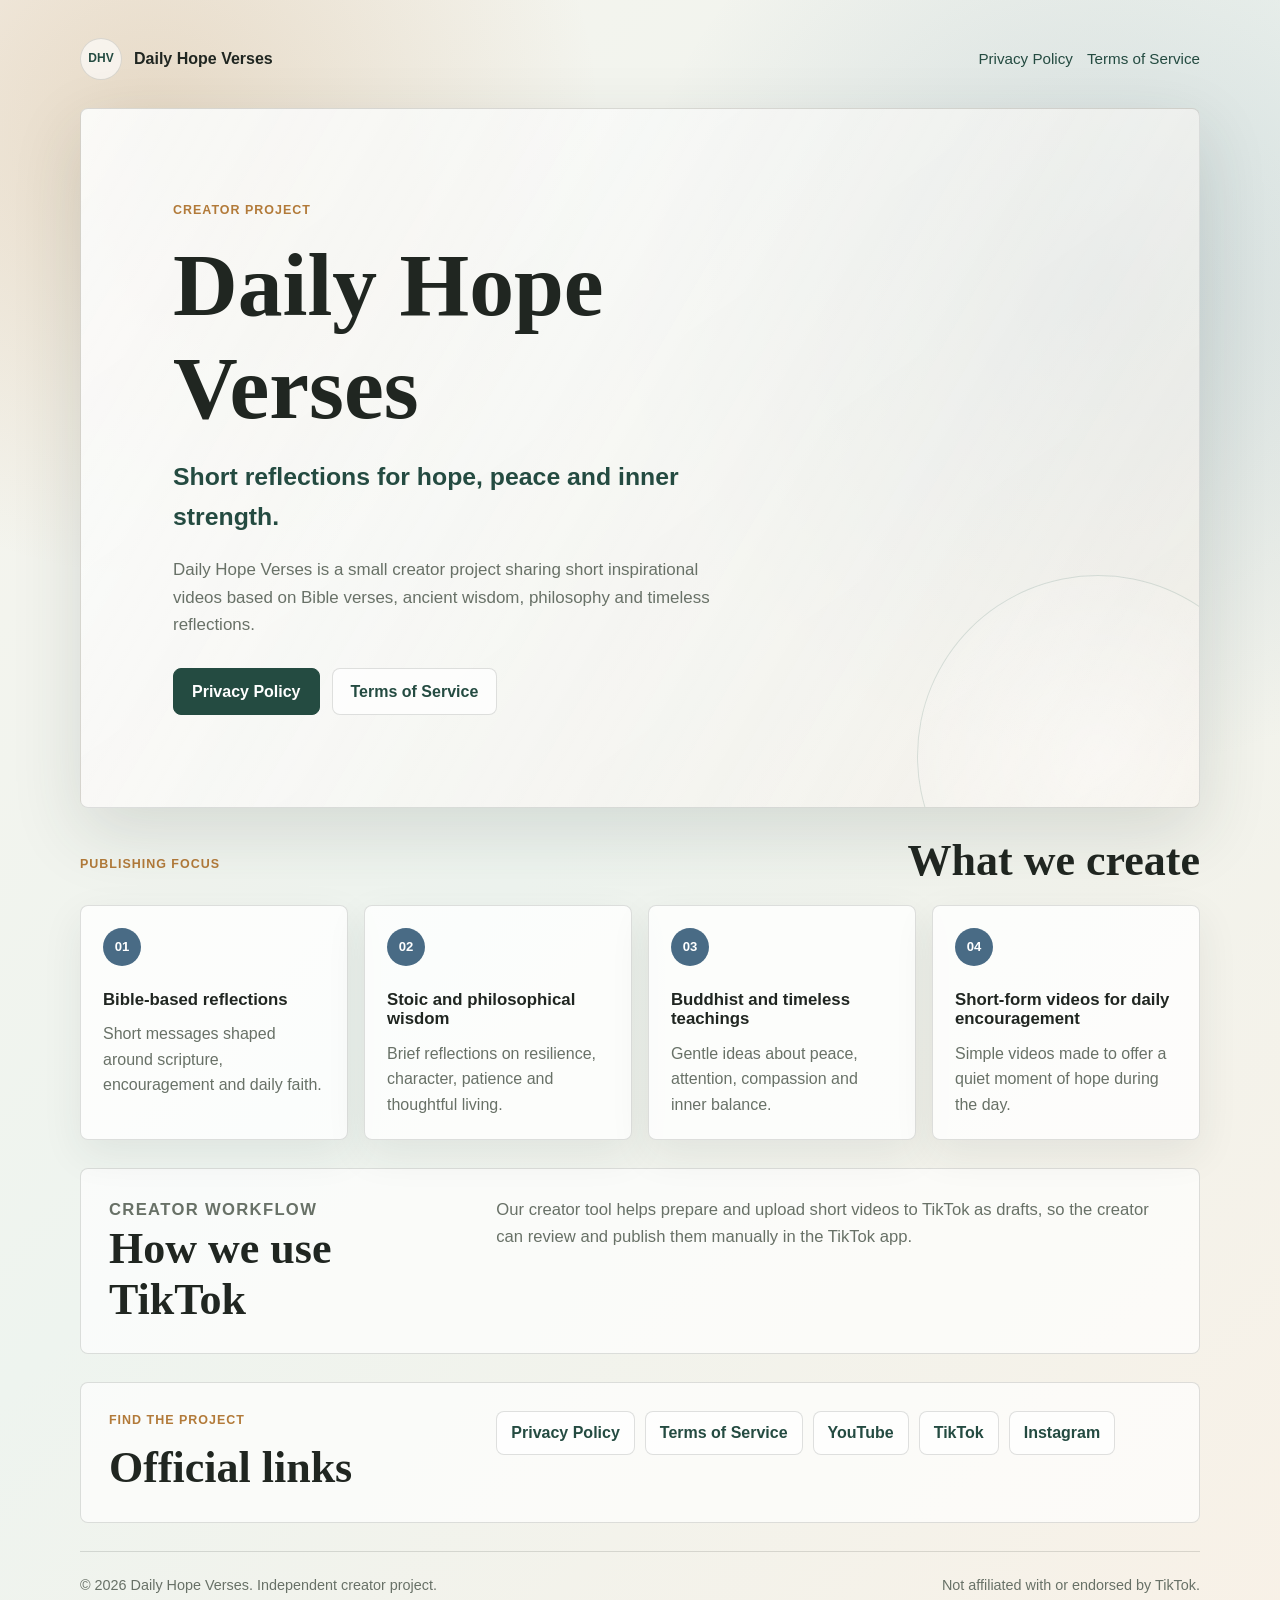
==== index.html @ f0add0ef "Improve Daily Hope Verses website" ====
<!DOCTYPE html>
<html lang="en">
<head>
  <meta charset="UTF-8">
  <meta name="viewport" content="width=device-width, initial-scale=1.0">
  <meta name="description" content="Daily Hope Verses shares short inspirational videos based on Bible verses, ancient wisdom, philosophy and timeless reflections.">
  <title>Daily Hope Verses</title>
  <link rel="stylesheet" href="styles.css">
</head>
<body>
  <div class="page-shell">
    <header class="site-header">
      <a class="brand" href="index.html" aria-label="Daily Hope Verses home">
        <span class="brand-mark" aria-hidden="true">DHV</span>
        <span>Daily Hope Verses</span>
      </a>
      <nav class="site-nav" aria-label="Main navigation">
        <a href="privacy.html">Privacy Policy</a>
        <a href="terms.html">Terms of Service</a>
      </nav>
    </header>

    <main>
      <section class="hero">
        <div class="hero-content">
          <p class="eyebrow">Creator project</p>
          <h1>Daily Hope Verses</h1>
          <p class="subtitle">Short reflections for hope, peace and inner strength.</p>
          <p class="hero-description">Daily Hope Verses is a small creator project sharing short inspirational videos based on Bible verses, ancient wisdom, philosophy and timeless reflections.</p>
          <div class="hero-actions" aria-label="Important links">
            <a class="button primary" href="privacy.html">Privacy Policy</a>
            <a class="button secondary" href="terms.html">Terms of Service</a>
          </div>
        </div>
      </section>

      <section class="content-grid" aria-labelledby="create-heading">
        <div class="section-intro">
          <p class="eyebrow">Publishing focus</p>
          <h2 id="create-heading">What we create</h2>
        </div>
        <div class="feature-grid">
          <article class="feature-card">
            <span class="feature-icon" aria-hidden="true">01</span>
            <h3>Bible-based reflections</h3>
            <p>Short messages shaped around scripture, encouragement and daily faith.</p>
          </article>
          <article class="feature-card">
            <span class="feature-icon" aria-hidden="true">02</span>
            <h3>Stoic and philosophical wisdom</h3>
            <p>Brief reflections on resilience, character, patience and thoughtful living.</p>
          </article>
          <article class="feature-card">
            <span class="feature-icon" aria-hidden="true">03</span>
            <h3>Buddhist and timeless teachings</h3>
            <p>Gentle ideas about peace, attention, compassion and inner balance.</p>
          </article>
          <article class="feature-card">
            <span class="feature-icon" aria-hidden="true">04</span>
            <h3>Short-form videos for daily encouragement</h3>
            <p>Simple videos made to offer a quiet moment of hope during the day.</p>
          </article>
        </div>
      </section>

      <section class="info-band" aria-labelledby="tiktok-heading">
        <div>
          <p class="eyebrow">Creator workflow</p>
          <h2 id="tiktok-heading">How we use TikTok</h2>
        </div>
        <p>Our creator tool helps prepare and upload short videos to TikTok as drafts, so the creator can review and publish them manually in the TikTok app.</p>
      </section>

      <section class="link-section" aria-labelledby="links-heading">
        <div>
          <p class="eyebrow">Find the project</p>
          <h2 id="links-heading">Official links</h2>
        </div>
        <div class="link-list">
          <a href="privacy.html">Privacy Policy</a>
          <a href="terms.html">Terms of Service</a>
          <!-- TODO: Replace # with the real Daily Hope Verses YouTube URL. -->
          <a href="#">YouTube</a>
          <!-- TODO: Replace # with the real Daily Hope Verses TikTok URL. -->
          <a href="#">TikTok</a>
          <!-- TODO: Replace # with the real Daily Hope Verses Instagram URL. -->
          <a href="#">Instagram</a>
        </div>
      </section>
    </main>

    <footer class="site-footer">
      <p>&copy; 2026 Daily Hope Verses. Independent creator project.</p>
      <p>Not affiliated with or endorsed by TikTok.</p>
    </footer>
  </div>
</body>
</html>
---- styles.css ----
:root {
  --bg: #f4f1ea;
  --bg-soft: #fbfaf6;
  --ink: #202621;
  --muted: #687167;
  --line: rgba(32, 38, 33, 0.14);
  --panel: rgba(255, 255, 255, 0.78);
  --green: #356657;
  --green-dark: #244b41;
  --gold: #b27a39;
  --blue: #496b85;
  --shadow: 0 24px 70px rgba(43, 56, 48, 0.14);
  --radius: 8px;
}

* {
  box-sizing: border-box;
}

html {
  min-height: 100%;
}

body {
  min-height: 100%;
  margin: 0;
  color: var(--ink);
  font-family: Arial, Helvetica, sans-serif;
  line-height: 1.6;
  background:
    radial-gradient(circle at 12% 8%, rgba(177, 122, 57, 0.22), transparent 28rem),
    radial-gradient(circle at 86% 18%, rgba(73, 107, 133, 0.18), transparent 30rem),
    linear-gradient(135deg, #f7f4ed 0%, #eef4ef 48%, #f8f1e7 100%);
}

a {
  color: var(--green-dark);
  text-decoration: none;
}

a:hover,
a:focus-visible {
  color: var(--gold);
}

.page-shell {
  width: min(1120px, calc(100% - 32px));
  margin: 0 auto;
  padding: 24px 0 32px;
}

.site-header {
  display: flex;
  align-items: center;
  justify-content: space-between;
  gap: 20px;
  padding: 14px 0 28px;
}

.brand {
  display: inline-flex;
  align-items: center;
  gap: 12px;
  color: var(--ink);
  font-weight: 700;
}

.brand-mark {
  display: inline-grid;
  width: 42px;
  height: 42px;
  place-items: center;
  border: 1px solid var(--line);
  border-radius: 50%;
  color: var(--green-dark);
  font-size: 0.75rem;
  letter-spacing: 0;
  background: rgba(255, 255, 255, 0.62);
}

.site-nav {
  display: flex;
  flex-wrap: wrap;
  justify-content: flex-end;
  gap: 14px;
  font-size: 0.95rem;
}

.hero,
.legal-hero,
.callback-hero {
  position: relative;
  overflow: hidden;
  border: 1px solid var(--line);
  border-radius: var(--radius);
  background:
    linear-gradient(120deg, rgba(255, 255, 255, 0.88), rgba(255, 255, 255, 0.54)),
    linear-gradient(145deg, rgba(53, 102, 87, 0.13), rgba(178, 122, 57, 0.16));
  box-shadow: var(--shadow);
}

.hero::after,
.legal-hero::after,
.callback-hero::after {
  content: "";
  position: absolute;
  right: -80px;
  bottom: -130px;
  width: 360px;
  height: 360px;
  border: 1px solid rgba(53, 102, 87, 0.16);
  border-radius: 50%;
  background: radial-gradient(circle, rgba(255, 255, 255, 0.44), rgba(255, 255, 255, 0));
}

.hero-content,
.legal-hero-content,
.callback-content {
  position: relative;
  z-index: 1;
  max-width: 760px;
  padding: clamp(44px, 8vw, 92px);
}

.eyebrow {
  margin: 0 0 12px;
  color: var(--gold);
  font-size: 0.78rem;
  font-weight: 700;
  letter-spacing: 0.08em;
  text-transform: uppercase;
}

h1,
h2,
h3 {
  margin: 0;
  line-height: 1.15;
}

h1 {
  max-width: 740px;
  font-family: Georgia, "Times New Roman", serif;
  font-size: clamp(2.6rem, 7vw, 5.6rem);
  font-weight: 700;
}

h2 {
  font-family: Georgia, "Times New Roman", serif;
  font-size: clamp(1.8rem, 4vw, 2.75rem);
}

h3 {
  font-size: 1.05rem;
}

.subtitle {
  max-width: 680px;
  margin: 18px 0 0;
  color: var(--green-dark);
  font-size: clamp(1.2rem, 2vw, 1.55rem);
  font-weight: 700;
}

.hero-description,
.legal-hero-content p,
.callback-content p {
  max-width: 680px;
  margin: 20px 0 0;
  color: var(--muted);
  font-size: 1.06rem;
}

.hero-actions,
.legal-actions {
  display: flex;
  flex-wrap: wrap;
  gap: 12px;
  margin-top: 30px;
}

.button {
  display: inline-flex;
  align-items: center;
  justify-content: center;
  min-height: 46px;
  padding: 10px 18px;
  border: 1px solid var(--line);
  border-radius: var(--radius);
  font-weight: 700;
}

.button.primary {
  color: #fff;
  background: var(--green-dark);
  border-color: var(--green-dark);
}

.button.primary:hover,
.button.primary:focus-visible {
  color: #fff;
  background: var(--green);
}

.button.secondary {
  color: var(--green-dark);
  background: rgba(255, 255, 255, 0.72);
}

.content-grid,
.legal-content,
.link-section,
.info-band {
  margin-top: 28px;
}

.section-intro {
  display: flex;
  align-items: end;
  justify-content: space-between;
  gap: 20px;
  margin-bottom: 18px;
}

.feature-grid {
  display: grid;
  grid-template-columns: repeat(4, minmax(0, 1fr));
  gap: 16px;
}

.feature-card,
.legal-card {
  border: 1px solid var(--line);
  border-radius: var(--radius);
  background: var(--panel);
  box-shadow: 0 14px 40px rgba(43, 56, 48, 0.08);
}

.feature-card {
  min-height: 230px;
  padding: 22px;
}

.feature-icon {
  display: inline-grid;
  width: 38px;
  height: 38px;
  place-items: center;
  margin-bottom: 24px;
  border-radius: 50%;
  color: #fff;
  font-size: 0.82rem;
  font-weight: 700;
  background: var(--blue);
}

.feature-card p,
.legal-card p,
.legal-card li,
.info-band p,
.site-footer {
  color: var(--muted);
}

.feature-card p {
  margin: 12px 0 0;
}

.info-band,
.link-section {
  display: grid;
  grid-template-columns: minmax(220px, 0.7fr) minmax(0, 1.3fr);
  gap: 24px;
  align-items: start;
  padding: 28px;
  border: 1px solid var(--line);
  border-radius: var(--radius);
  background: rgba(255, 255, 255, 0.66);
}

.info-band p {
  margin: 0;
  font-size: 1.04rem;
}

.link-list {
  display: flex;
  flex-wrap: wrap;
  gap: 10px;
}

.link-list a {
  display: inline-flex;
  align-items: center;
  min-height: 42px;
  padding: 8px 14px;
  border: 1px solid var(--line);
  border-radius: var(--radius);
  background: rgba(255, 255, 255, 0.74);
  font-weight: 700;
}

.legal-content {
  display: grid;
  gap: 16px;
}

.legal-card {
  padding: 28px;
}

.legal-card h2 {
  margin-bottom: 14px;
  font-size: clamp(1.35rem, 2vw, 1.75rem);
}

.legal-card p {
  margin: 0 0 14px;
}

.legal-card p:last-child {
  margin-bottom: 0;
}

.legal-card ul {
  margin: 0;
  padding-left: 20px;
}

.legal-card li + li {
  margin-top: 8px;
}

.site-footer {
  display: flex;
  flex-wrap: wrap;
  justify-content: space-between;
  gap: 10px 18px;
  margin-top: 28px;
  padding-top: 22px;
  border-top: 1px solid var(--line);
  font-size: 0.9rem;
}

.site-footer p {
  margin: 0;
}

@media (max-width: 860px) {
  .feature-grid {
    grid-template-columns: repeat(2, minmax(0, 1fr));
  }

  .info-band,
  .link-section {
    grid-template-columns: 1fr;
  }
}

@media (max-width: 620px) {
  .page-shell {
    width: min(100% - 24px, 1120px);
    padding-top: 12px;
  }

  .site-header {
    align-items: flex-start;
    flex-direction: column;
    padding-bottom: 18px;
  }

  .site-nav {
    justify-content: flex-start;
  }

  .hero-content,
  .legal-hero-content,
  .callback-content {
    padding: 34px 24px;
  }

  .hero-actions,
  .legal-actions,
  .link-list {
    align-items: stretch;
    flex-direction: column;
  }

  .button,
  .link-list a {
    width: 100%;
  }

  .feature-grid {
    grid-template-columns: 1fr;
  }

  .feature-card {
    min-height: auto;
  }

  .info-band,
  .link-section,
  .legal-card {
    padding: 22px;
  }
}
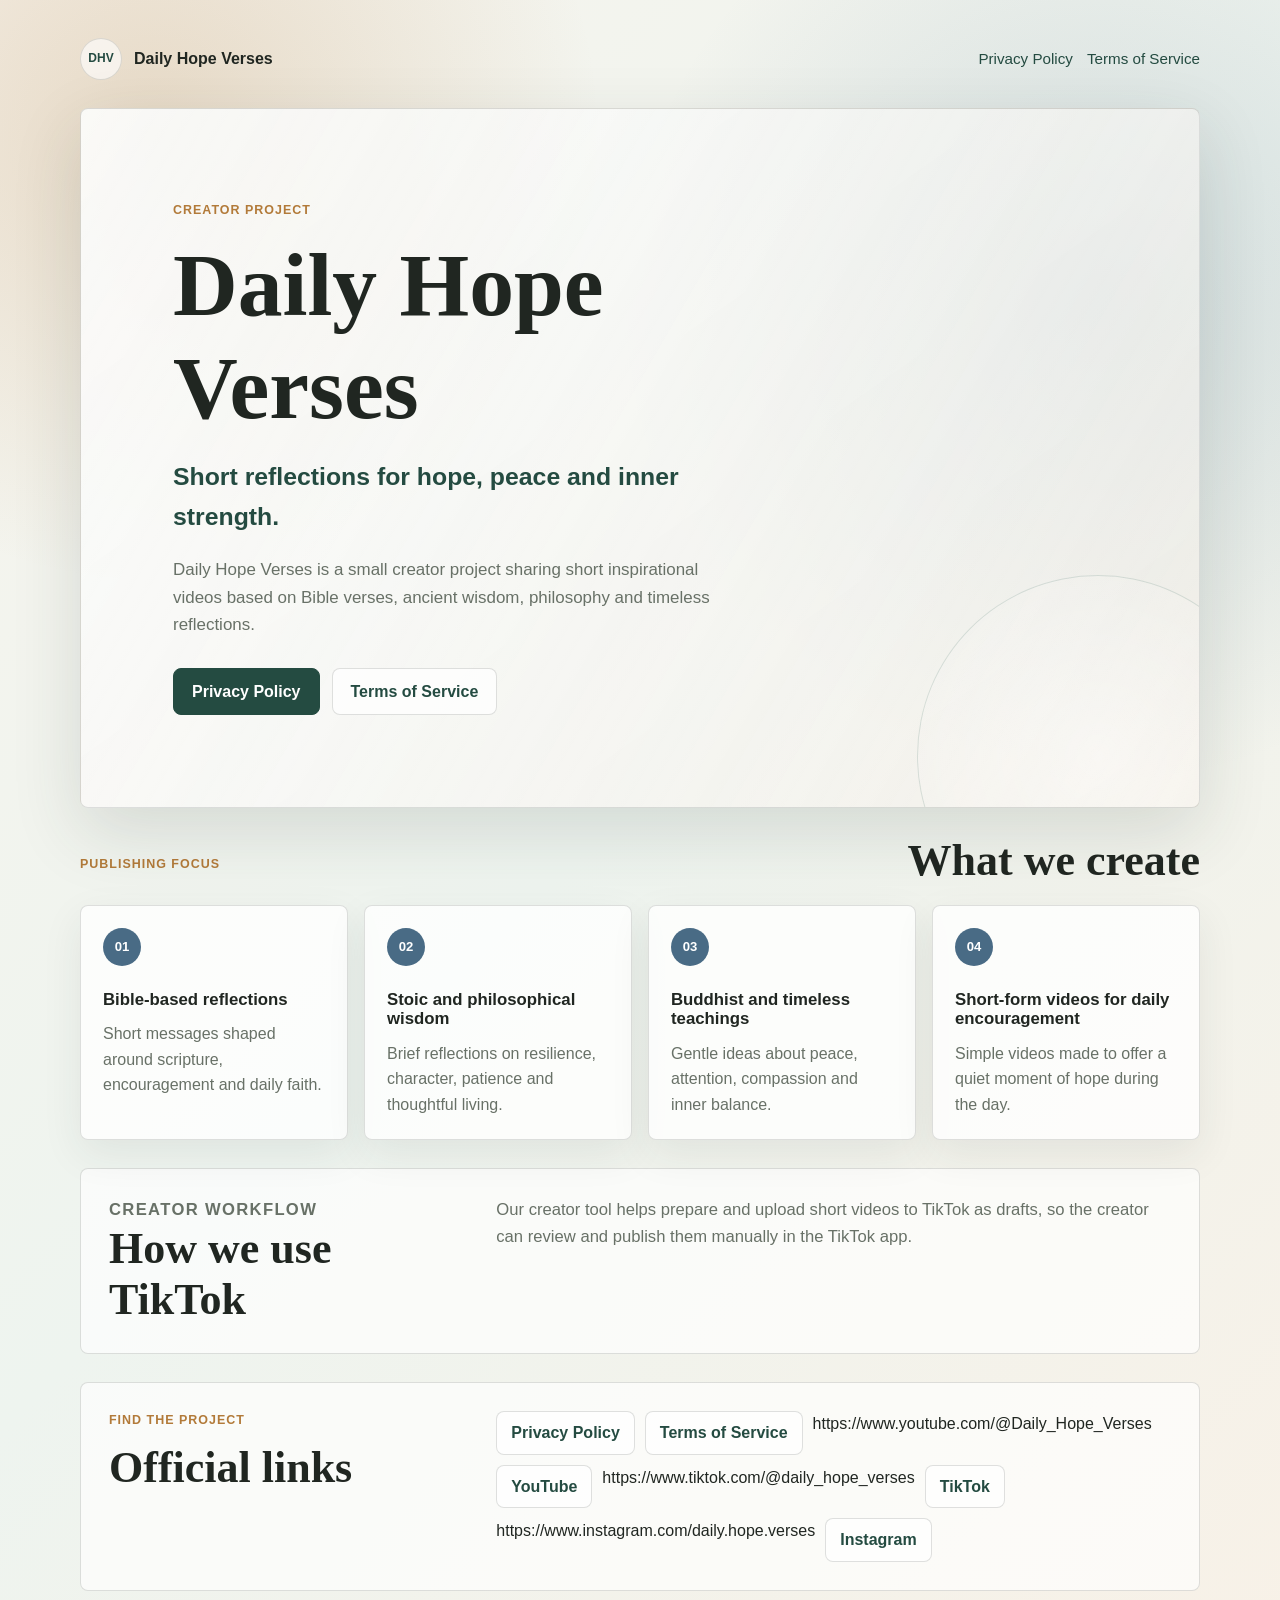
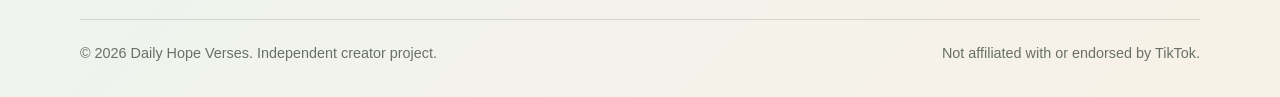
==== commit 6c65aae7: "Add links" ====
--- a/index.html
+++ b/index.html
@@ -1,12 +1,15 @@
 <!DOCTYPE html>
 <html lang="en">
+
 <head>
   <meta charset="UTF-8">
   <meta name="viewport" content="width=device-width, initial-scale=1.0">
-  <meta name="description" content="Daily Hope Verses shares short inspirational videos based on Bible verses, ancient wisdom, philosophy and timeless reflections.">
+  <meta name="description"
+    content="Daily Hope Verses shares short inspirational videos based on Bible verses, ancient wisdom, philosophy and timeless reflections.">
   <title>Daily Hope Verses</title>
   <link rel="stylesheet" href="styles.css">
 </head>
+
 <body>
   <div class="page-shell">
     <header class="site-header">
@@ -26,7 +29,8 @@
           <p class="eyebrow">Creator project</p>
           <h1>Daily Hope Verses</h1>
           <p class="subtitle">Short reflections for hope, peace and inner strength.</p>
-          <p class="hero-description">Daily Hope Verses is a small creator project sharing short inspirational videos based on Bible verses, ancient wisdom, philosophy and timeless reflections.</p>
+          <p class="hero-description">Daily Hope Verses is a small creator project sharing short inspirational videos
+            based on Bible verses, ancient wisdom, philosophy and timeless reflections.</p>
           <div class="hero-actions" aria-label="Important links">
             <a class="button primary" href="privacy.html">Privacy Policy</a>
             <a class="button secondary" href="terms.html">Terms of Service</a>
@@ -68,7 +72,8 @@
           <p class="eyebrow">Creator workflow</p>
           <h2 id="tiktok-heading">How we use TikTok</h2>
         </div>
-        <p>Our creator tool helps prepare and upload short videos to TikTok as drafts, so the creator can review and publish them manually in the TikTok app.</p>
+        <p>Our creator tool helps prepare and upload short videos to TikTok as drafts, so the creator can review and
+          publish them manually in the TikTok app.</p>
       </section>
 
       <section class="link-section" aria-labelledby="links-heading">
@@ -79,11 +84,11 @@
         <div class="link-list">
           <a href="privacy.html">Privacy Policy</a>
           <a href="terms.html">Terms of Service</a>
-          <!-- TODO: Replace # with the real Daily Hope Verses YouTube URL. -->
+          https://www.youtube.com/@Daily_Hope_Verses
           <a href="#">YouTube</a>
-          <!-- TODO: Replace # with the real Daily Hope Verses TikTok URL. -->
+          https://www.tiktok.com/@daily_hope_verses
           <a href="#">TikTok</a>
-          <!-- TODO: Replace # with the real Daily Hope Verses Instagram URL. -->
+          https://www.instagram.com/daily.hope.verses
           <a href="#">Instagram</a>
         </div>
       </section>
@@ -95,4 +100,5 @@
     </footer>
   </div>
 </body>
-</html>
+
+</html>
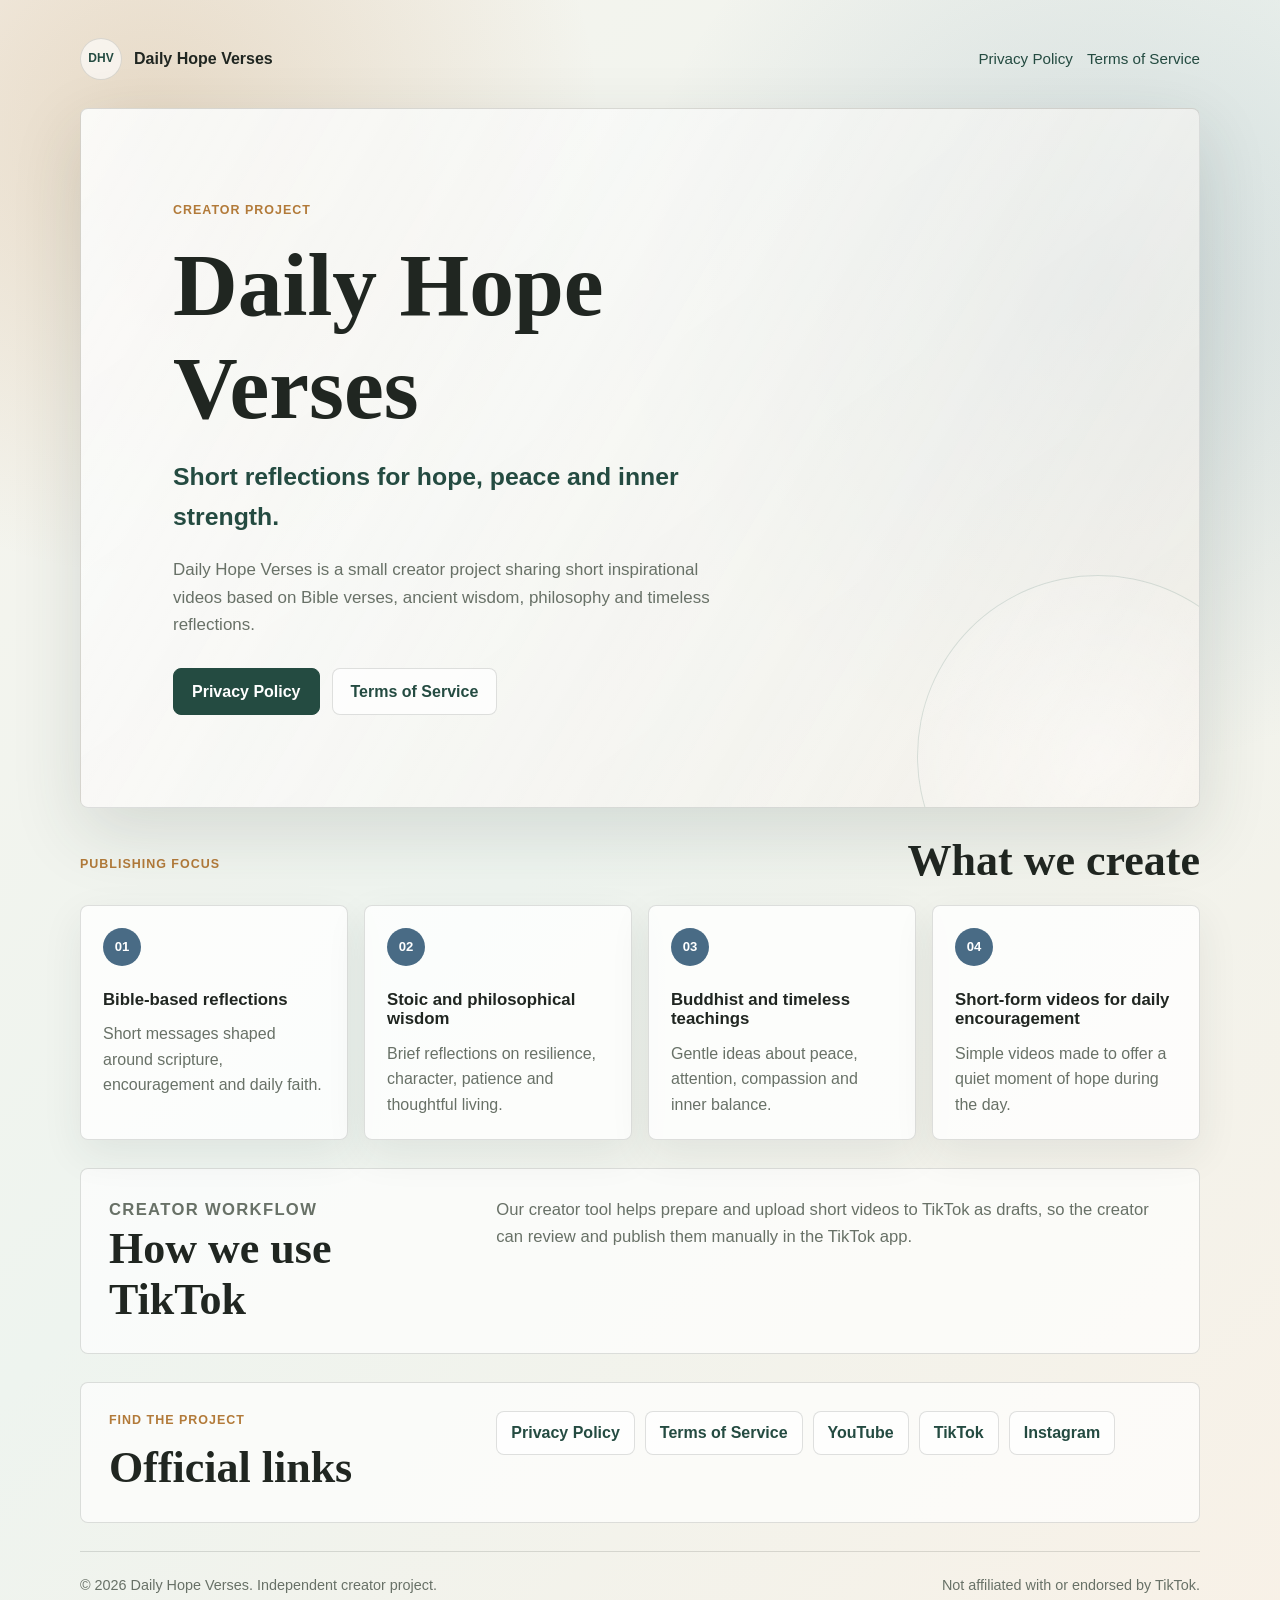
==== commit 42e6b1d7: "Add links correct" ====
--- a/index.html
+++ b/index.html
@@ -84,12 +84,9 @@
         <div class="link-list">
           <a href="privacy.html">Privacy Policy</a>
           <a href="terms.html">Terms of Service</a>
-          https://www.youtube.com/@Daily_Hope_Verses
-          <a href="#">YouTube</a>
-          https://www.tiktok.com/@daily_hope_verses
-          <a href="#">TikTok</a>
-          https://www.instagram.com/daily.hope.verses
-          <a href="#">Instagram</a>
+          <a href="https://www.youtube.com/@Daily_Hope_Verses">YouTube</a>
+          <a href="https://www.tiktok.com/@daily_hope_verses">TikTok</a>
+          <a href="https://www.instagram.com/daily.hope.verses">Instagram</a>
         </div>
       </section>
     </main>
@@ -101,4 +98,4 @@
   </div>
 </body>
 
-</html>+</html>
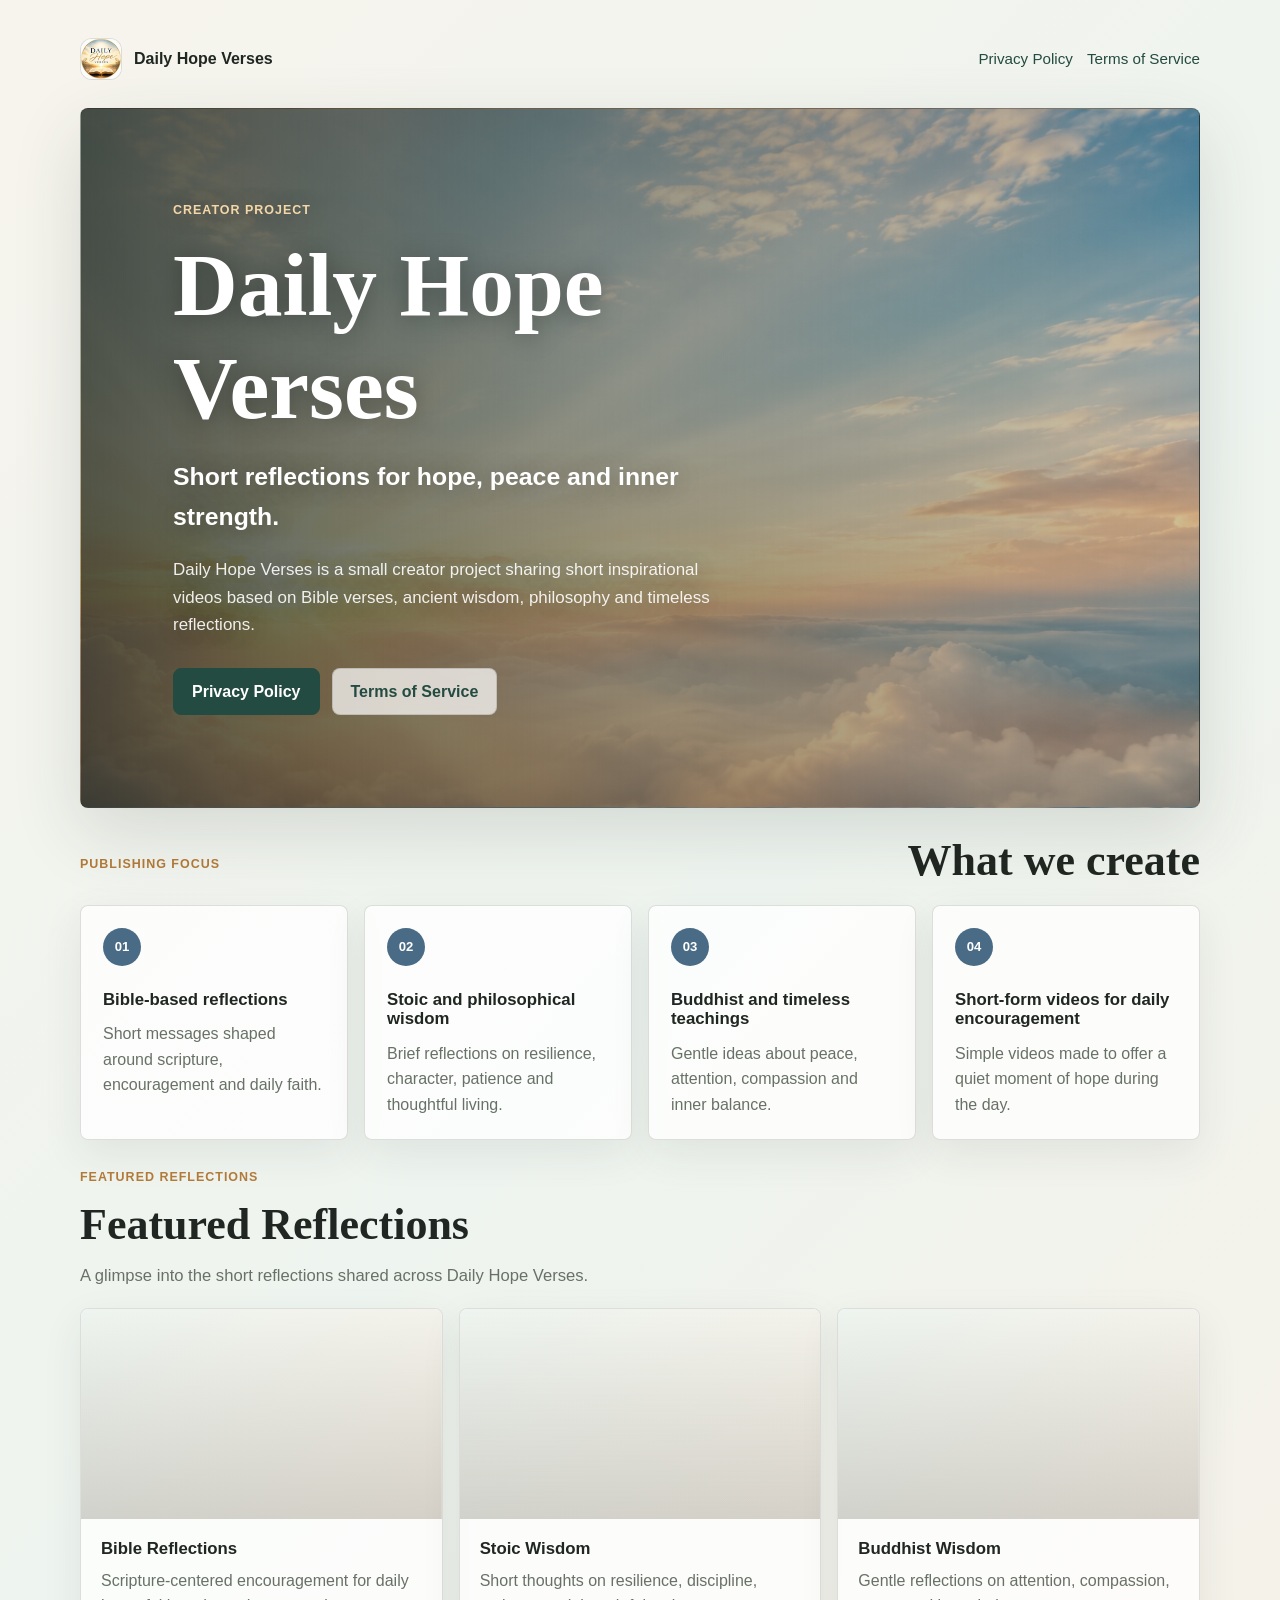
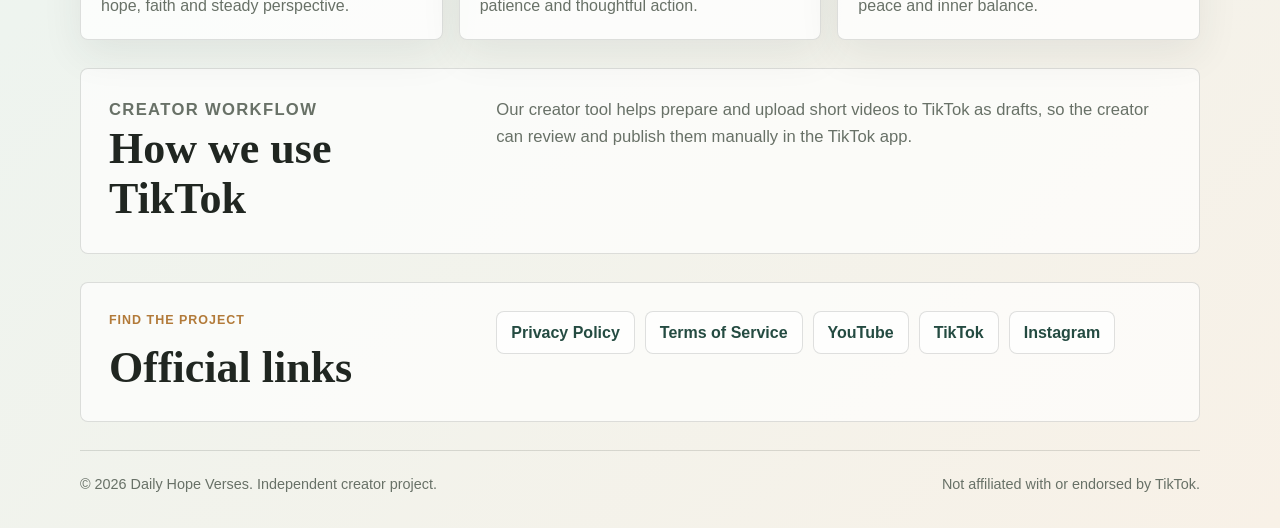
==== commit e159740b: "Improve website visuals and contact info" ====
--- a/index.html
+++ b/index.html
@@ -7,6 +7,8 @@
   <meta name="description"
     content="Daily Hope Verses shares short inspirational videos based on Bible verses, ancient wisdom, philosophy and timeless reflections.">
   <title>Daily Hope Verses</title>
+  <link rel="icon" href="assets/images/favicon.png">
+  <link rel="alternate icon" href="assets/images/logo.png">
   <link rel="stylesheet" href="styles.css">
 </head>
 
@@ -14,7 +16,11 @@
   <div class="page-shell">
     <header class="site-header">
       <a class="brand" href="index.html" aria-label="Daily Hope Verses home">
-        <span class="brand-mark" aria-hidden="true">DHV</span>
+        <span class="brand-mark" aria-hidden="true">
+          <object class="brand-logo" data="assets/images/logo.png" type="image/png">
+            <span>DHV</span>
+          </object>
+        </span>
         <span>Daily Hope Verses</span>
       </a>
       <nav class="site-nav" aria-label="Main navigation">
@@ -67,6 +73,37 @@
         </div>
       </section>
 
+      <section class="reflections-section" aria-labelledby="reflections-heading">
+        <div class="section-intro stacked">
+          <p class="eyebrow">Featured Reflections</p>
+          <h2 id="reflections-heading">Featured Reflections</h2>
+          <p>A glimpse into the short reflections shared across Daily Hope Verses.</p>
+        </div>
+        <div class="reflection-grid">
+          <article class="reflection-card">
+            <div class="reflection-image bible-reflection" aria-hidden="true"></div>
+            <div class="reflection-copy">
+              <h3>Bible Reflections</h3>
+              <p>Scripture-centered encouragement for daily hope, faith and steady perspective.</p>
+            </div>
+          </article>
+          <article class="reflection-card">
+            <div class="reflection-image stoic-wisdom" aria-hidden="true"></div>
+            <div class="reflection-copy">
+              <h3>Stoic Wisdom</h3>
+              <p>Short thoughts on resilience, discipline, patience and thoughtful action.</p>
+            </div>
+          </article>
+          <article class="reflection-card">
+            <div class="reflection-image buddhist-wisdom" aria-hidden="true"></div>
+            <div class="reflection-copy">
+              <h3>Buddhist Wisdom</h3>
+              <p>Gentle reflections on attention, compassion, peace and inner balance.</p>
+            </div>
+          </article>
+        </div>
+      </section>
+
       <section class="info-band" aria-labelledby="tiktok-heading">
         <div>
           <p class="eyebrow">Creator workflow</p>
--- a/styles.css
+++ b/styles.css
@@ -28,8 +28,6 @@
   font-family: Arial, Helvetica, sans-serif;
   line-height: 1.6;
   background:
-    radial-gradient(circle at 12% 8%, rgba(177, 122, 57, 0.22), transparent 28rem),
-    radial-gradient(circle at 86% 18%, rgba(73, 107, 133, 0.18), transparent 30rem),
     linear-gradient(135deg, #f7f4ed 0%, #eef4ef 48%, #f8f1e7 100%);
 }
 
@@ -71,11 +69,30 @@
   height: 42px;
   place-items: center;
   border: 1px solid var(--line);
-  border-radius: 50%;
+  border-radius: 12px;
   color: var(--green-dark);
   font-size: 0.75rem;
   letter-spacing: 0;
   background: rgba(255, 255, 255, 0.62);
+  overflow: hidden;
+  position: relative;
+  flex: 0 0 auto;
+}
+
+.brand-logo {
+  position: absolute;
+  inset: 0;
+  width: 100%;
+  height: 100%;
+  border: 0;
+  object-fit: cover;
+}
+
+.brand-logo span {
+  display: grid;
+  width: 100%;
+  height: 100%;
+  place-items: center;
 }
 
 .site-nav {
@@ -99,18 +116,34 @@
   box-shadow: var(--shadow);
 }
 
-.hero::after,
+.hero {
+  min-height: 560px;
+  display: flex;
+  align-items: center;
+  background-image:
+    linear-gradient(90deg, rgba(22, 31, 26, 0.74), rgba(22, 31, 26, 0.44) 48%, rgba(22, 31, 26, 0.2)),
+    url("assets/images/hero-background.png"),
+    linear-gradient(145deg, rgba(53, 102, 87, 0.2), rgba(178, 122, 57, 0.2));
+  background-position: center;
+  background-size: cover;
+}
+
+.legal-hero,
+.callback-hero {
+  background:
+    linear-gradient(120deg, rgba(255, 255, 255, 0.9), rgba(255, 255, 255, 0.58)),
+    linear-gradient(145deg, rgba(53, 102, 87, 0.13), rgba(178, 122, 57, 0.16));
+}
+
 .legal-hero::after,
 .callback-hero::after {
   content: "";
   position: absolute;
-  right: -80px;
-  bottom: -130px;
-  width: 360px;
-  height: 360px;
+  inset: auto 0 0;
+  height: 6px;
   border: 1px solid rgba(53, 102, 87, 0.16);
-  border-radius: 50%;
-  background: radial-gradient(circle, rgba(255, 255, 255, 0.44), rgba(255, 255, 255, 0));
+  border-width: 1px 0 0;
+  background: linear-gradient(90deg, rgba(53, 102, 87, 0.28), rgba(178, 122, 57, 0.3), rgba(73, 107, 133, 0.22));
 }
 
 .hero-content,
@@ -171,6 +204,22 @@
   font-size: 1.06rem;
 }
 
+.hero .eyebrow,
+.hero h1,
+.hero .subtitle,
+.hero .hero-description {
+  color: #fff;
+  text-shadow: 0 2px 24px rgba(0, 0, 0, 0.34);
+}
+
+.hero .eyebrow {
+  color: #f4d7a8;
+}
+
+.hero .hero-description {
+  color: rgba(255, 255, 255, 0.9);
+}
+
 .hero-actions,
 .legal-actions {
   display: flex;
@@ -210,7 +259,8 @@
 .content-grid,
 .legal-content,
 .link-section,
-.info-band {
+.info-band,
+.reflections-section {
   margin-top: 28px;
 }
 
@@ -220,6 +270,17 @@
   justify-content: space-between;
   gap: 20px;
   margin-bottom: 18px;
+}
+
+.section-intro.stacked {
+  display: block;
+  max-width: 720px;
+}
+
+.section-intro.stacked p:last-child {
+  margin: 12px 0 0;
+  color: var(--muted);
+  font-size: 1.04rem;
 }
 
 .feature-grid {
@@ -266,6 +327,59 @@
   margin: 12px 0 0;
 }
 
+.reflection-grid {
+  display: grid;
+  grid-template-columns: repeat(3, minmax(0, 1fr));
+  gap: 16px;
+}
+
+.reflection-card {
+  overflow: hidden;
+  border: 1px solid var(--line);
+  border-radius: var(--radius);
+  background: rgba(255, 255, 255, 0.76);
+  box-shadow: 0 14px 40px rgba(43, 56, 48, 0.08);
+}
+
+.reflection-image {
+  min-height: 210px;
+  background:
+    linear-gradient(135deg, rgba(53, 102, 87, 0.12), rgba(178, 122, 57, 0.14)),
+    linear-gradient(145deg, #eef4ef, #f8f1e7);
+  background-position: center;
+  background-size: cover;
+}
+
+.reflection-image.bible-reflection {
+  background-image:
+    linear-gradient(180deg, rgba(32, 38, 33, 0), rgba(32, 38, 33, 0.16)),
+    url("assets/images/shorts/bible-reflection.jpg"),
+    linear-gradient(145deg, #eef4ef, #f8f1e7);
+}
+
+.reflection-image.stoic-wisdom {
+  background-image:
+    linear-gradient(180deg, rgba(32, 38, 33, 0), rgba(32, 38, 33, 0.16)),
+    url("assets/images/shorts/stoic-wisdom.jpg"),
+    linear-gradient(145deg, #eef4ef, #f8f1e7);
+}
+
+.reflection-image.buddhist-wisdom {
+  background-image:
+    linear-gradient(180deg, rgba(32, 38, 33, 0), rgba(32, 38, 33, 0.16)),
+    url("assets/images/shorts/buddhist-wisdom.jpg"),
+    linear-gradient(145deg, #eef4ef, #f8f1e7);
+}
+
+.reflection-copy {
+  padding: 20px;
+}
+
+.reflection-copy p {
+  margin: 10px 0 0;
+  color: var(--muted);
+}
+
 .info-band,
 .link-section {
   display: grid;
@@ -351,6 +465,14 @@
     grid-template-columns: repeat(2, minmax(0, 1fr));
   }
 
+  .reflection-grid {
+    grid-template-columns: 1fr;
+  }
+
+  .reflection-image {
+    min-height: 240px;
+  }
+
   .info-band,
   .link-section {
     grid-template-columns: 1fr;
@@ -377,6 +499,10 @@
   .legal-hero-content,
   .callback-content {
     padding: 34px 24px;
+  }
+
+  .hero {
+    min-height: 500px;
   }
 
   .hero-actions,
